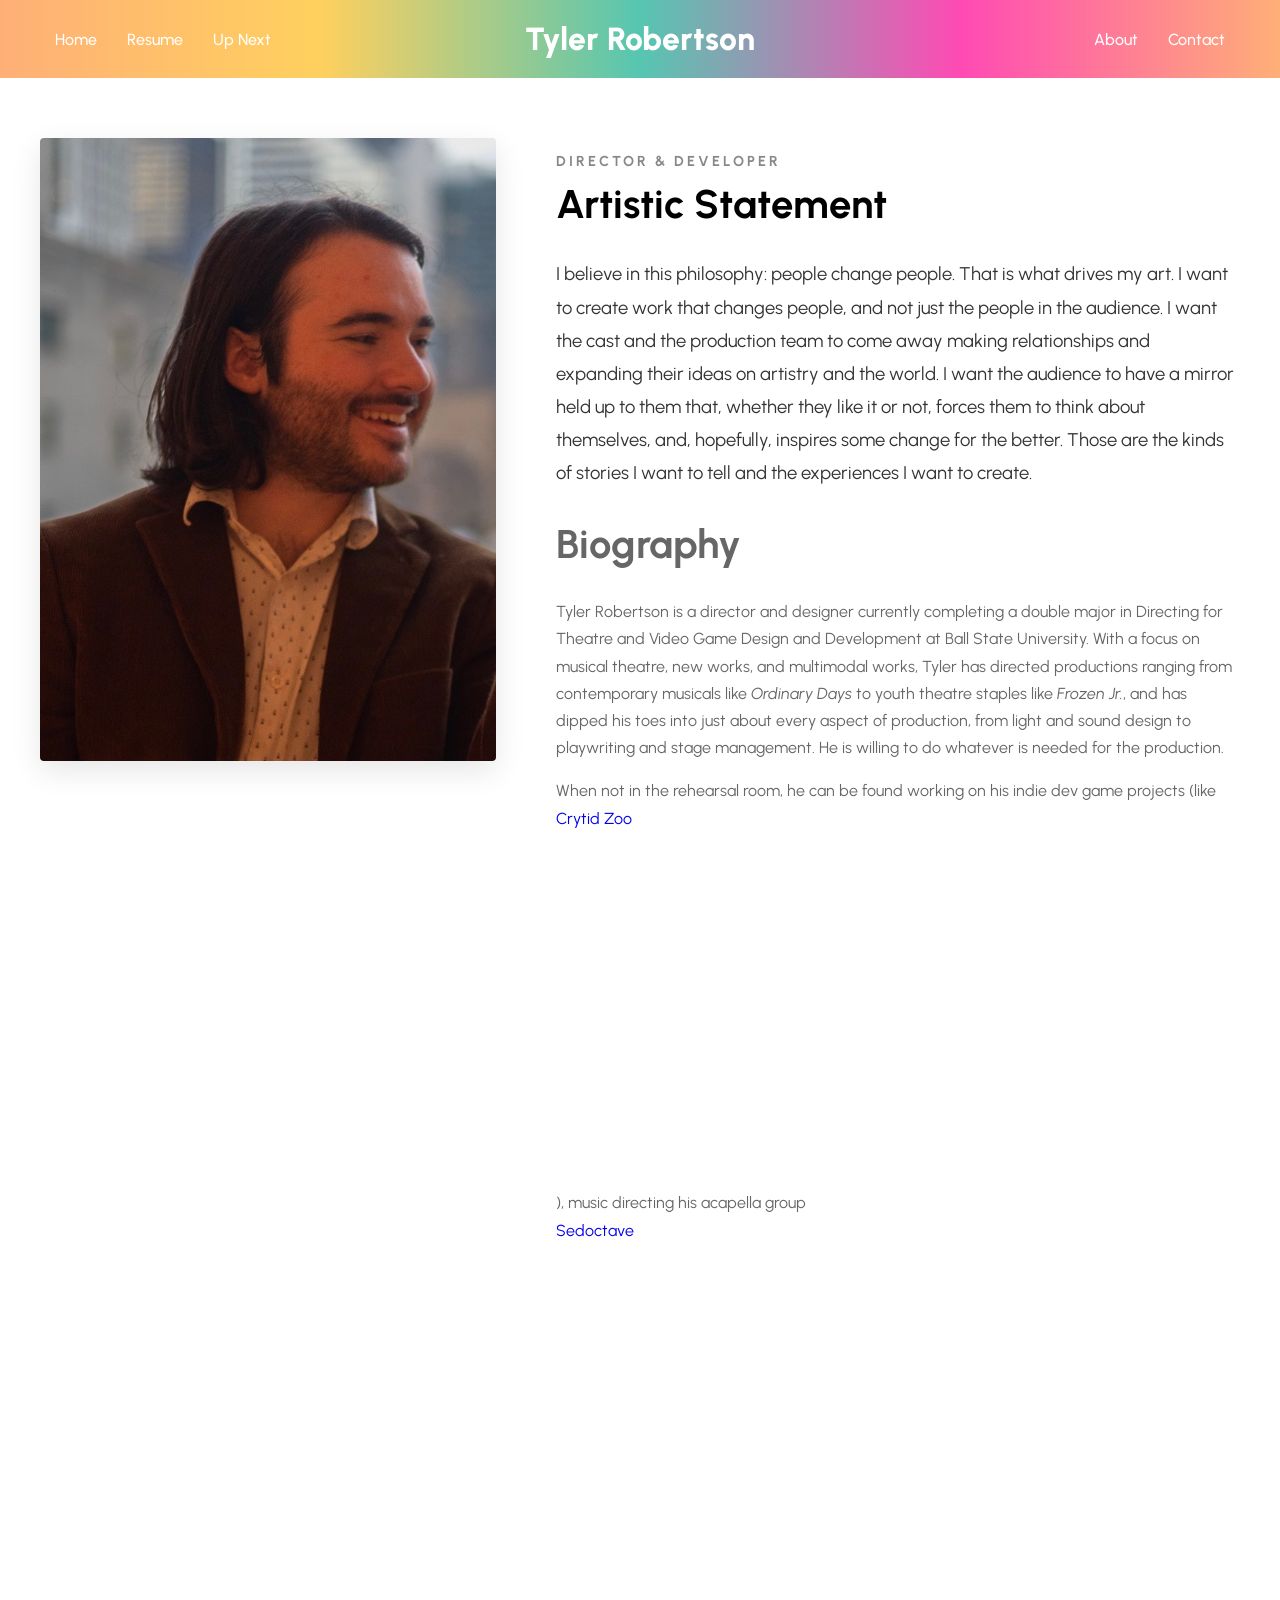
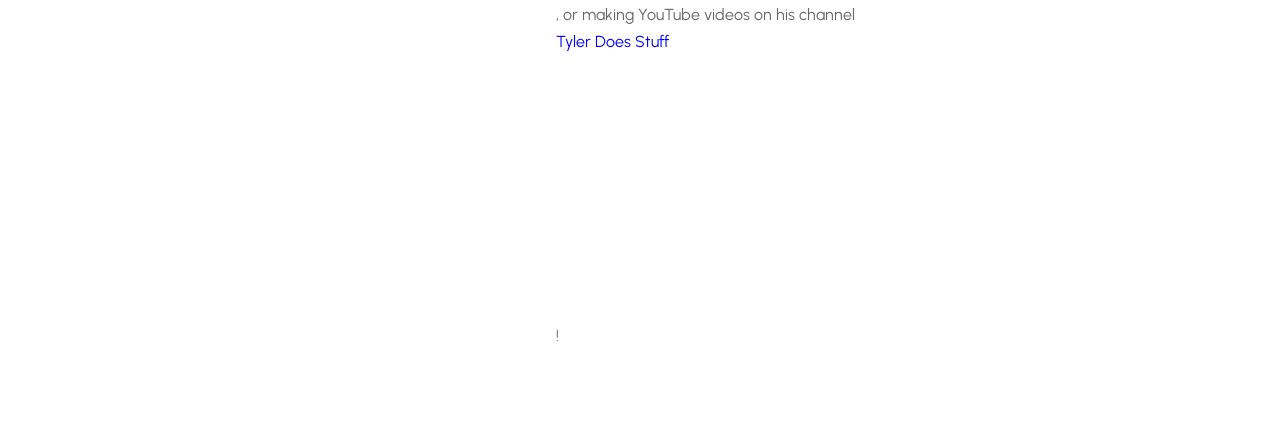
==== about.html @ 26742c8c "Finishing the website outside of one last show" ====
<!DOCTYPE html>
<html lang="en">
<head>
    <meta charset="UTF-8">
    <title>About | Tyler Robertson</title>
    <link rel="preconnect" href="https://fonts.googleapis.com">
    <link rel="preconnect" href="https://fonts.gstatic.com" crossorigin>
    <link href="https://fonts.googleapis.com/css2?family=Urbanist:ital,wght@0,100..900;1,100..900&display=swap" rel="stylesheet">
    <link rel="icon" href="images/websiteImages/PortfolioWebsiteIcon.png" type="image/png">
    <link rel="stylesheet" href="css/style.css">
    <style>
        .about-container {
            max-width: 1200px;
            margin: 0 auto;
            padding: 60px 20px;
            display: grid;
            grid-template-columns: 1fr 1.5fr; /* Headshot 40%, Text 60% */
            gap: 60px;
            align-items: start;
            font-family: 'Urbanist', sans-serif;
        }

        .headshot-column img {
            width: 100%;
            height: auto;
            border-radius: 4px;
            box-shadow: 0 10px 30px rgba(0,0,0,0.1);
        }

        .content-column h3 {
            font-size: 0.9rem;
            text-transform: uppercase;
            letter-spacing: 3px;
            color: #888;
            margin-bottom: 10px;
        }

        .content-column h2 {
            font-size: 2.5rem;
            margin-top: 0;
            margin-bottom: 30px;
            line-height: 1.2;
        }

        .artistic-statement {
            font-size: 1.15rem;
            line-height: 1.8;
            color: #333;
            margin-bottom: 30px;
        }

        .biography {
            font-size: 1rem;
            line-height: 1.7;
            color: #666;
        }

        @media (max-width: 900px) {
            .about-container {
                grid-template-columns: 1fr;
                text-align: center;
                padding-top: 20px;
            }
            .headshot-column {
                max-width: 400px;
                margin: 0 auto;
            }
        }
    </style>
</head>

<body>

<header>
    <nav class="left-header">
        <a href="index.html">Home</a>
        <a href="resume.html">Resume</a>
        <a href="upnext.html">Up Next</a>
    </nav>

    <h1 class="title">Tyler Robertson</h1>

    <nav class="right-header">
        <a href="about.html">About</a>
        <a href="contact.html">Contact</a>
    </nav>
</header>

<main class="about-container">
    
    <section class="headshot-column">
        <img src="images/AboutStuff/Headshot.jpeg" alt="Tyler Robertson Headshot">
    </section>

    <section class="content-column">
        <h3>Director & Developer</h3>
        <h2>Artistic Statement</h2>
        
        <div class="artistic-statement">
            <p>
                I believe in this philosophy: people change people.  That is what drives my art.
                I want to create work that changes people, and not just the people in the audience.
                I want the cast and the production team to come away making relationships and expanding
                their ideas on artistry and the world.  I want the audience to have a mirror held up to
                them that, whether they like it or not, forces them to think about themselves, and,
                hopefully, inspires some change for the better.  Those are the kinds of stories I want
                to tell and the experiences I want to create.
            </p>
        </div>

        <div class="biography">
            <h2>Biography</h2>
            <p>
                Tyler Robertson is a director and designer currently completing a double major 
                in Directing for Theatre and Video Game Design and Development at Ball State University. 
                With a focus on musical theatre, new works, and multimodal works, Tyler has directed 
                productions ranging from contemporary musicals like <em>Ordinary Days</em> 
                to youth theatre staples like <em>Frozen Jr.</em>, and has dipped his toes into
                just about every aspect of production, from light and sound design to playwriting
                and stage management.  He is willing to do whatever is needed for the production.
            </p>
            <p>
                When not in the rehearsal room, he can be found working on his indie dev game
                projects (like <a href="https://refractive-studio.itch.io/cryptid-zoo" class="show">Crytid Zoo</a>), music directing his acapella group
                <a href="https://www.instagram.com/sedoctavebsu/" class="show">Sedoctave</a>, or making YouTube videos on his channel <a href="https://www.youtube.com/@Eyeo7809" class="show">Tyler Does Stuff</a>!
        </div>
    </section>

</main>

</body>
</html>
---- css/style.css ----
/* --- GLOBAL STYLES --- */
body, html {
  margin: 0;
  padding: 0;
  width: 100%;
  font-family: "Urbanist", sans-serif;
  background: #fff;
  -webkit-font-smoothing: antialiased;
  overflow-x: hidden; /* Keeps the edge-to-edge look clean */
}

/* --- HEADER --- */
header {
  background-image: linear-gradient(to right, #feaf77, #ffd05e, #56c6b1, #ff4ab4, #feaf77);
  color: white;
  display: flex;
  align-items: center;
  justify-content: space-between;
  padding: 0 40px;
}

h1.title {
  margin: 0;
  padding: 20px;
  flex: 1;
  text-align: center;
  font-weight: 800;
}

.left-header, .right-header {
  flex: 1;
  display: flex;
}

.right-header {
  justify-content: flex-end;
}

nav a {
  margin: 0 15px;
  text-decoration: none;
  color: white;
  white-space: nowrap;
  font-weight: 500;
}

.heading {
  text-align: center;
  padding: 150px 20px;
}

.heading h2 {
  font-size: 4rem;
  margin: 0;
  font-weight: 800;
  letter-spacing: -1px;
  text-transform: uppercase;
}

/* --- THE FULL-WIDTH GRID --- */
.grid {
  display: grid;
  grid-template-columns: repeat(2, 1fr); /* Base: 2 columns */
  width: 100%;
  gap: 0; /* Images touch each other */
  padding: 0;
}

/* --- THE SHOW ITEMS (HOVER ANCHOR) --- */
.show {
  position: relative; /* This anchors the title and overlay to THIS box */
  text-decoration: none;
  overflow: hidden;
  display: block;
  width: 100%;
  aspect-ratio: 16 / 9; /* Keeps side-by-side images consistent */
}

/* The 2-1-2 Logic */
.show:nth-child(3n) {
  grid-column: span 2; /* Every 3rd image takes up the full width */
  aspect-ratio: 21 / 9; /* Makes the wide image slightly shorter/cinematic */
}

.show img {
  width: 100%;
  height: 100%;
  object-fit: cover; /* Prevents stretching */
  display: block;
  transition: transform 0.6s ease;
}

/* --- HOVER ELEMENTS --- */

/* The Dimming Overlay */
.show::after {
  content: "";
  position: absolute;
  inset: 0; /* Covers the whole box */
  background: rgba(0, 0, 0, 0.7); /* High contrast for text */
  opacity: 0;
  transition: opacity 0.4s ease;
  z-index: 1;
}

/* The Title Text */
.show h3 {
  position: absolute;
  top: 50%;
  left: 50%;
  transform: translate(-50%, -50%); /* Dead center */
  margin: 0;
  width: 90%;
  text-align: center;
  color: white;
  font-weight: 700;
  letter-spacing: 1px;
  opacity: 0;
  transition: opacity 0.4s ease;
  z-index: 2; /* Sits on top of overlay */
  pointer-events: none;
}

/* --- HOVER ACTIONS --- */
.show:hover img {
  transform: scale(1.05);
}

.show:hover::after, 
.show:hover h3 {
  opacity: 1;
}
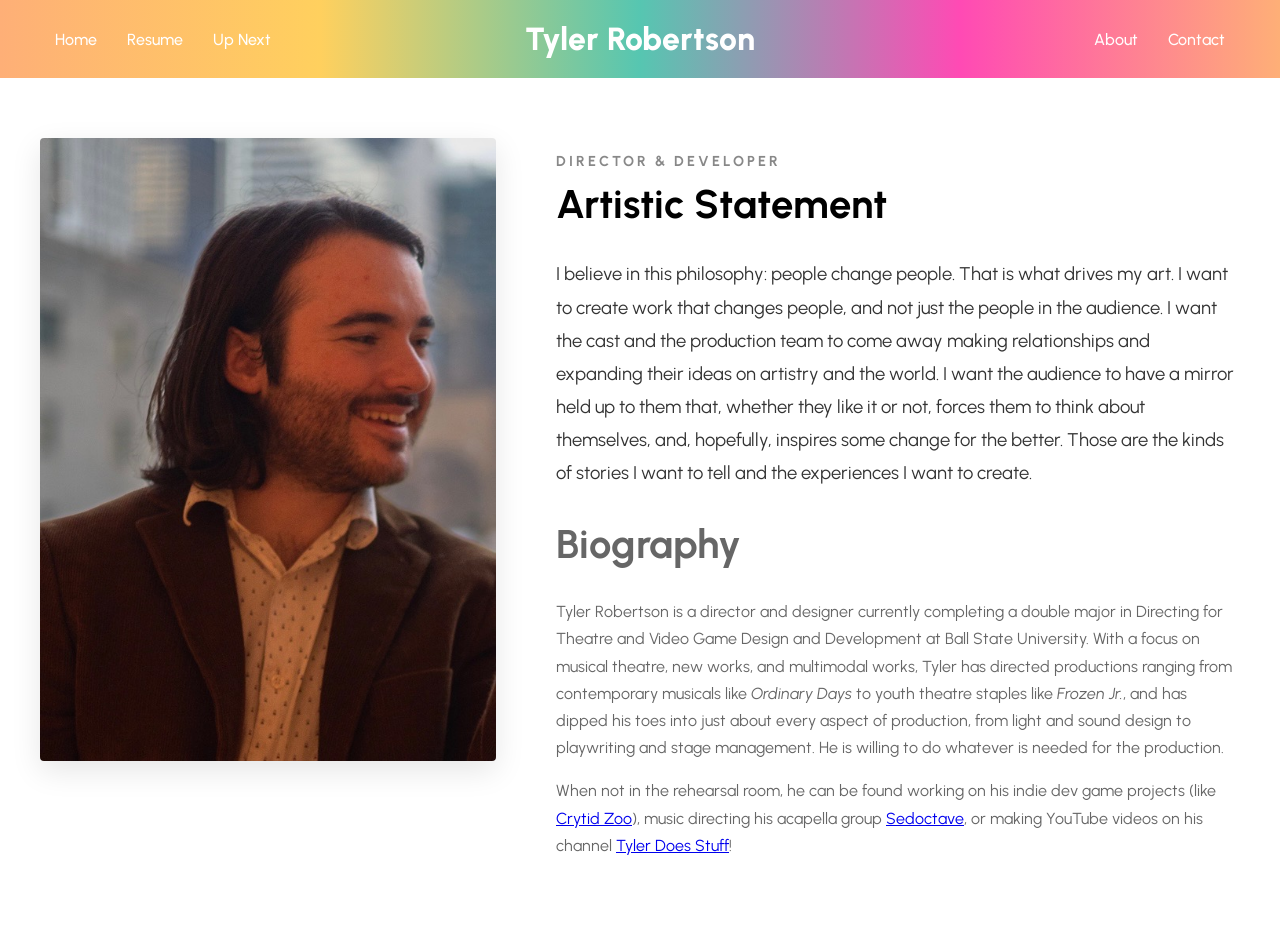
==== commit 04918b41: "Possible bug fixes" ====
--- a/about.html
+++ b/about.html
@@ -121,8 +121,9 @@
             </p>
             <p>
                 When not in the rehearsal room, he can be found working on his indie dev game
-                projects (like <a href="https://refractive-studio.itch.io/cryptid-zoo" class="show">Crytid Zoo</a>), music directing his acapella group
-                <a href="https://www.instagram.com/sedoctavebsu/" class="show">Sedoctave</a>, or making YouTube videos on his channel <a href="https://www.youtube.com/@Eyeo7809" class="show">Tyler Does Stuff</a>!
+                projects (like <a href="https://refractive-studio.itch.io/cryptid-zoo">Crytid Zoo</a>), music directing his acapella group
+                <a href="https://www.instagram.com/sedoctavebsu/">Sedoctave</a>, or making YouTube videos on his channel <a href="https://www.youtube.com/@Eyeo7809">Tyler Does Stuff</a>!
+            </p>
         </div>
     </section>
 
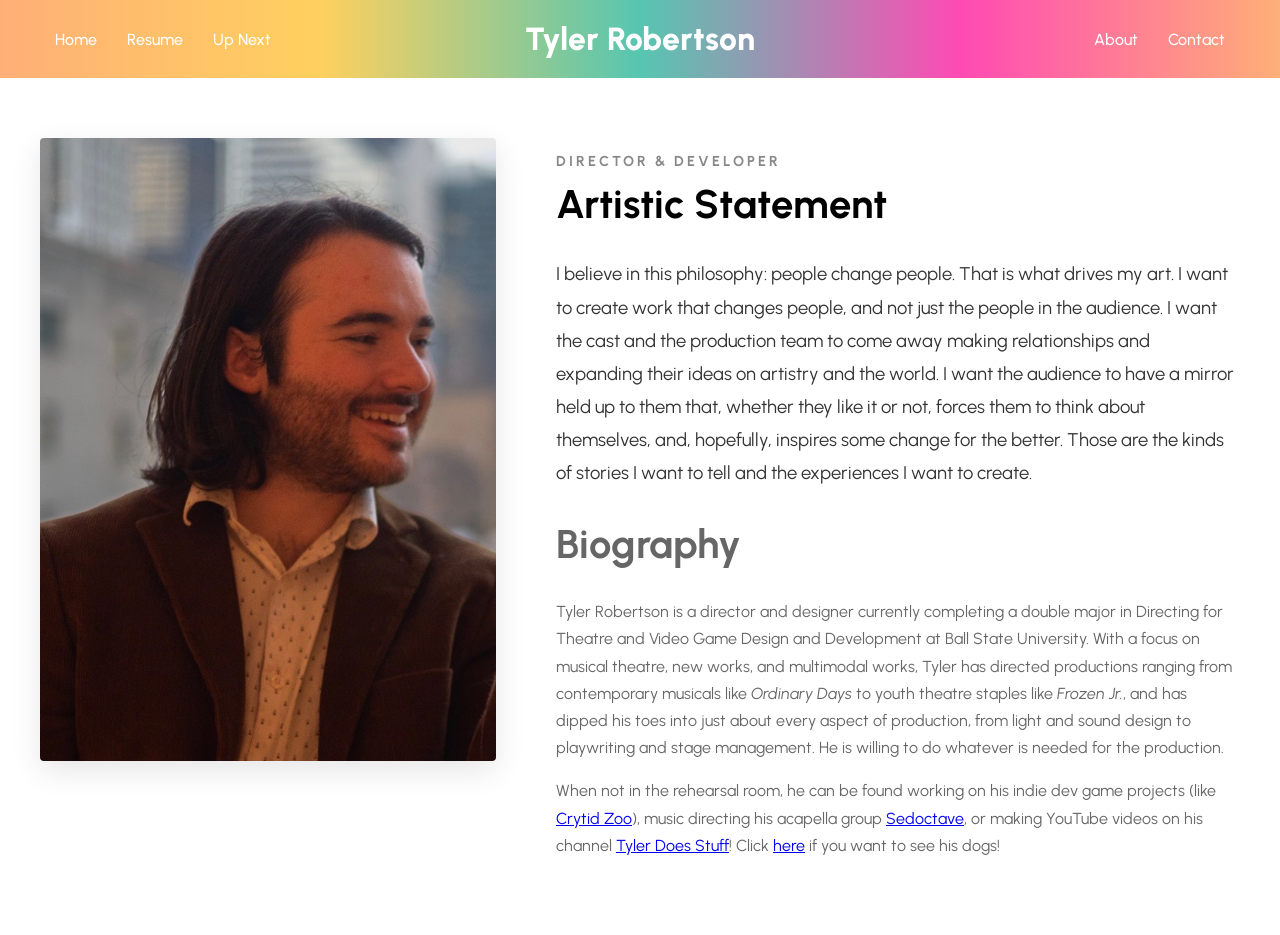
==== commit 06140e51: "Test to see what this looks like" ====
--- a/about.html
+++ b/about.html
@@ -123,6 +123,7 @@
                 When not in the rehearsal room, he can be found working on his indie dev game
                 projects (like <a href="https://refractive-studio.itch.io/cryptid-zoo">Crytid Zoo</a>), music directing his acapella group
                 <a href="https://www.instagram.com/sedoctavebsu/">Sedoctave</a>, or making YouTube videos on his channel <a href="https://www.youtube.com/@Eyeo7809">Tyler Does Stuff</a>!
+                Click <a href="dogs.html">here</a> if you want to see his dogs!
             </p>
         </div>
     </section>
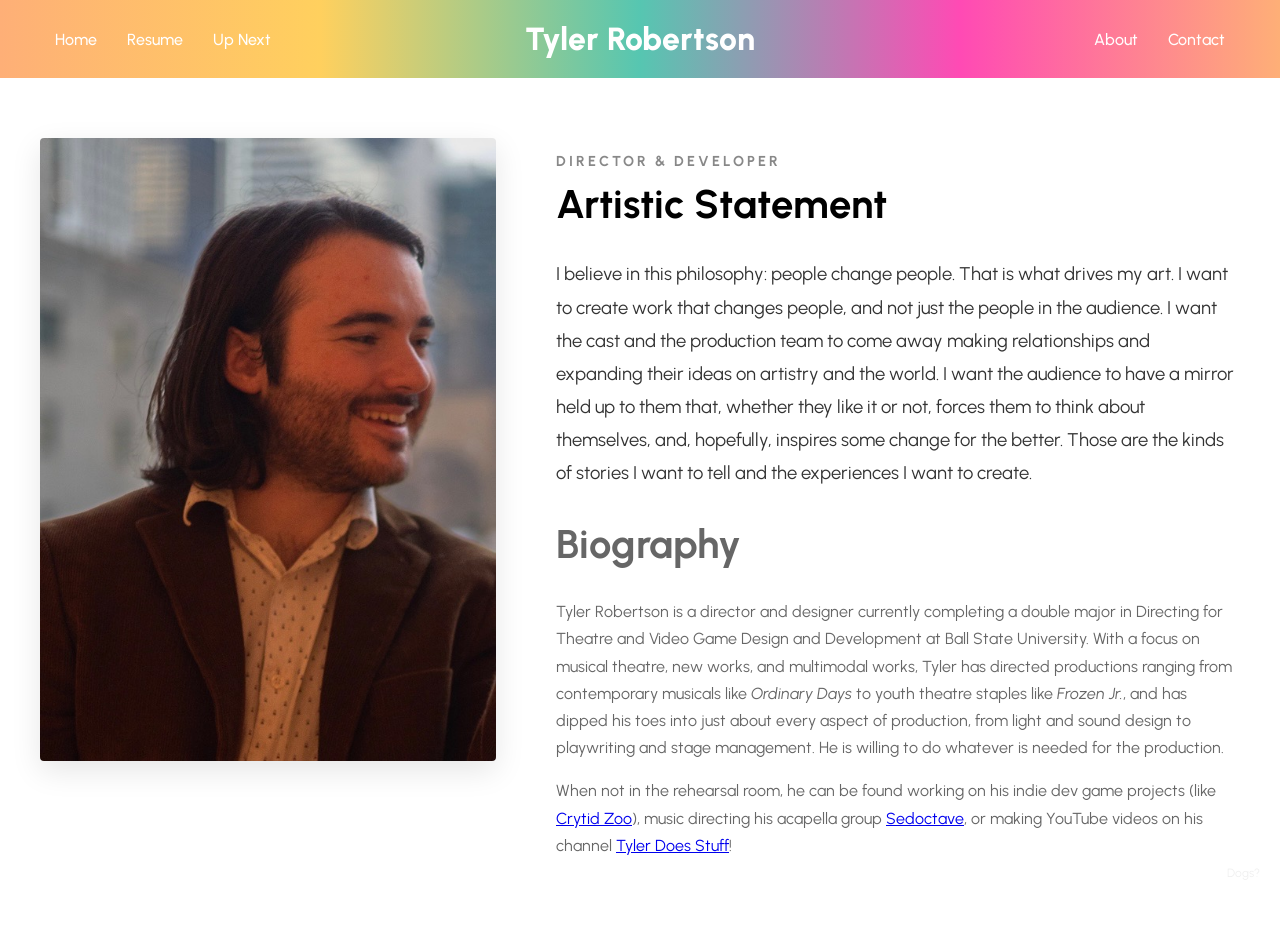
==== commit 6518f552: "Dogs move" ====
--- a/about.html
+++ b/about.html
@@ -53,6 +53,24 @@
             font-size: 1rem;
             line-height: 1.7;
             color: #666;
+        }
+
+        /* The hidden dog link style */
+        .dog-link-hidden {
+            position: fixed;
+            bottom: 20px;
+            right: 20px;
+            font-size: 0.75rem;
+            color: #ccc;
+            text-decoration: none;
+            opacity: 0.3; /* Very subtle */
+            transition: opacity 0.3s ease, color 0.3s ease;
+            z-index: 1000;
+        }
+
+        .dog-link-hidden:hover {
+            opacity: 1;
+            color: #888;
         }
 
         @media (max-width: 900px) {
@@ -123,12 +141,13 @@
                 When not in the rehearsal room, he can be found working on his indie dev game
                 projects (like <a href="https://refractive-studio.itch.io/cryptid-zoo">Crytid Zoo</a>), music directing his acapella group
                 <a href="https://www.instagram.com/sedoctavebsu/">Sedoctave</a>, or making YouTube videos on his channel <a href="https://www.youtube.com/@Eyeo7809">Tyler Does Stuff</a>!
-                Click <a href="dogs.html">here</a> if you want to see his dogs!
             </p>
         </div>
     </section>
+</main>
 
-</main>
+<!-- Hidden Dog Link -->
+<a href="dogs.html" class="dog-link-hidden">Dogs?</a>
 
 </body>
 </html>
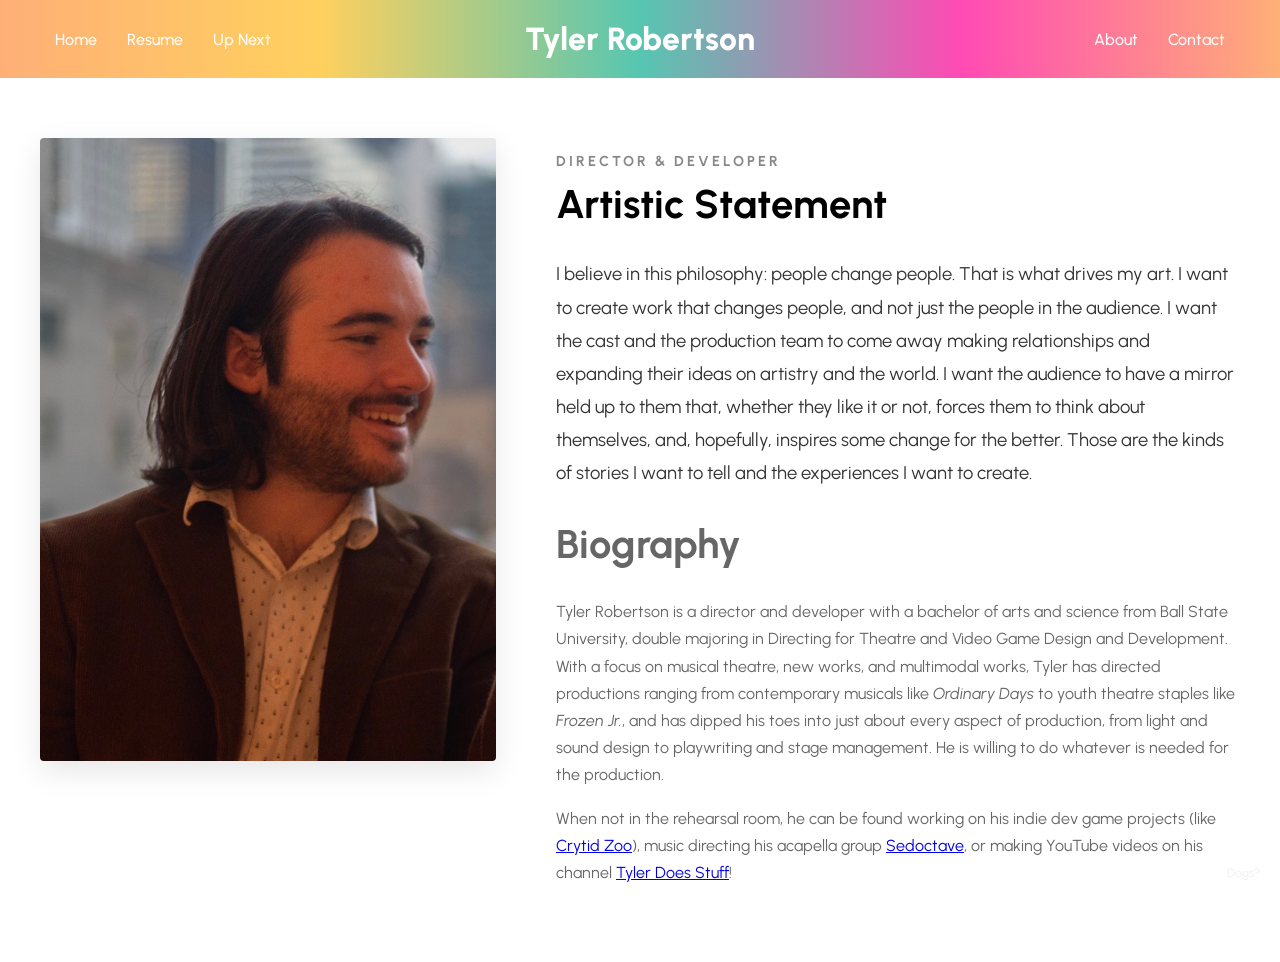
==== commit bd2deb1b: "Minor Fixes" ====
--- a/about.html
+++ b/about.html
@@ -129,10 +129,10 @@
         <div class="biography">
             <h2>Biography</h2>
             <p>
-                Tyler Robertson is a director and designer currently completing a double major 
-                in Directing for Theatre and Video Game Design and Development at Ball State University. 
-                With a focus on musical theatre, new works, and multimodal works, Tyler has directed 
-                productions ranging from contemporary musicals like <em>Ordinary Days</em> 
+                Tyler Robertson is a director and developer with a bachelor of arts and science from
+                Ball State University, double majoring in Directing for Theatre and Video Game Design 
+                and Development. With a focus on musical theatre, new works, and multimodal works, Tyler 
+                has directed productions ranging from contemporary musicals like <em>Ordinary Days</em> 
                 to youth theatre staples like <em>Frozen Jr.</em>, and has dipped his toes into
                 just about every aspect of production, from light and sound design to playwriting
                 and stage management.  He is willing to do whatever is needed for the production.
